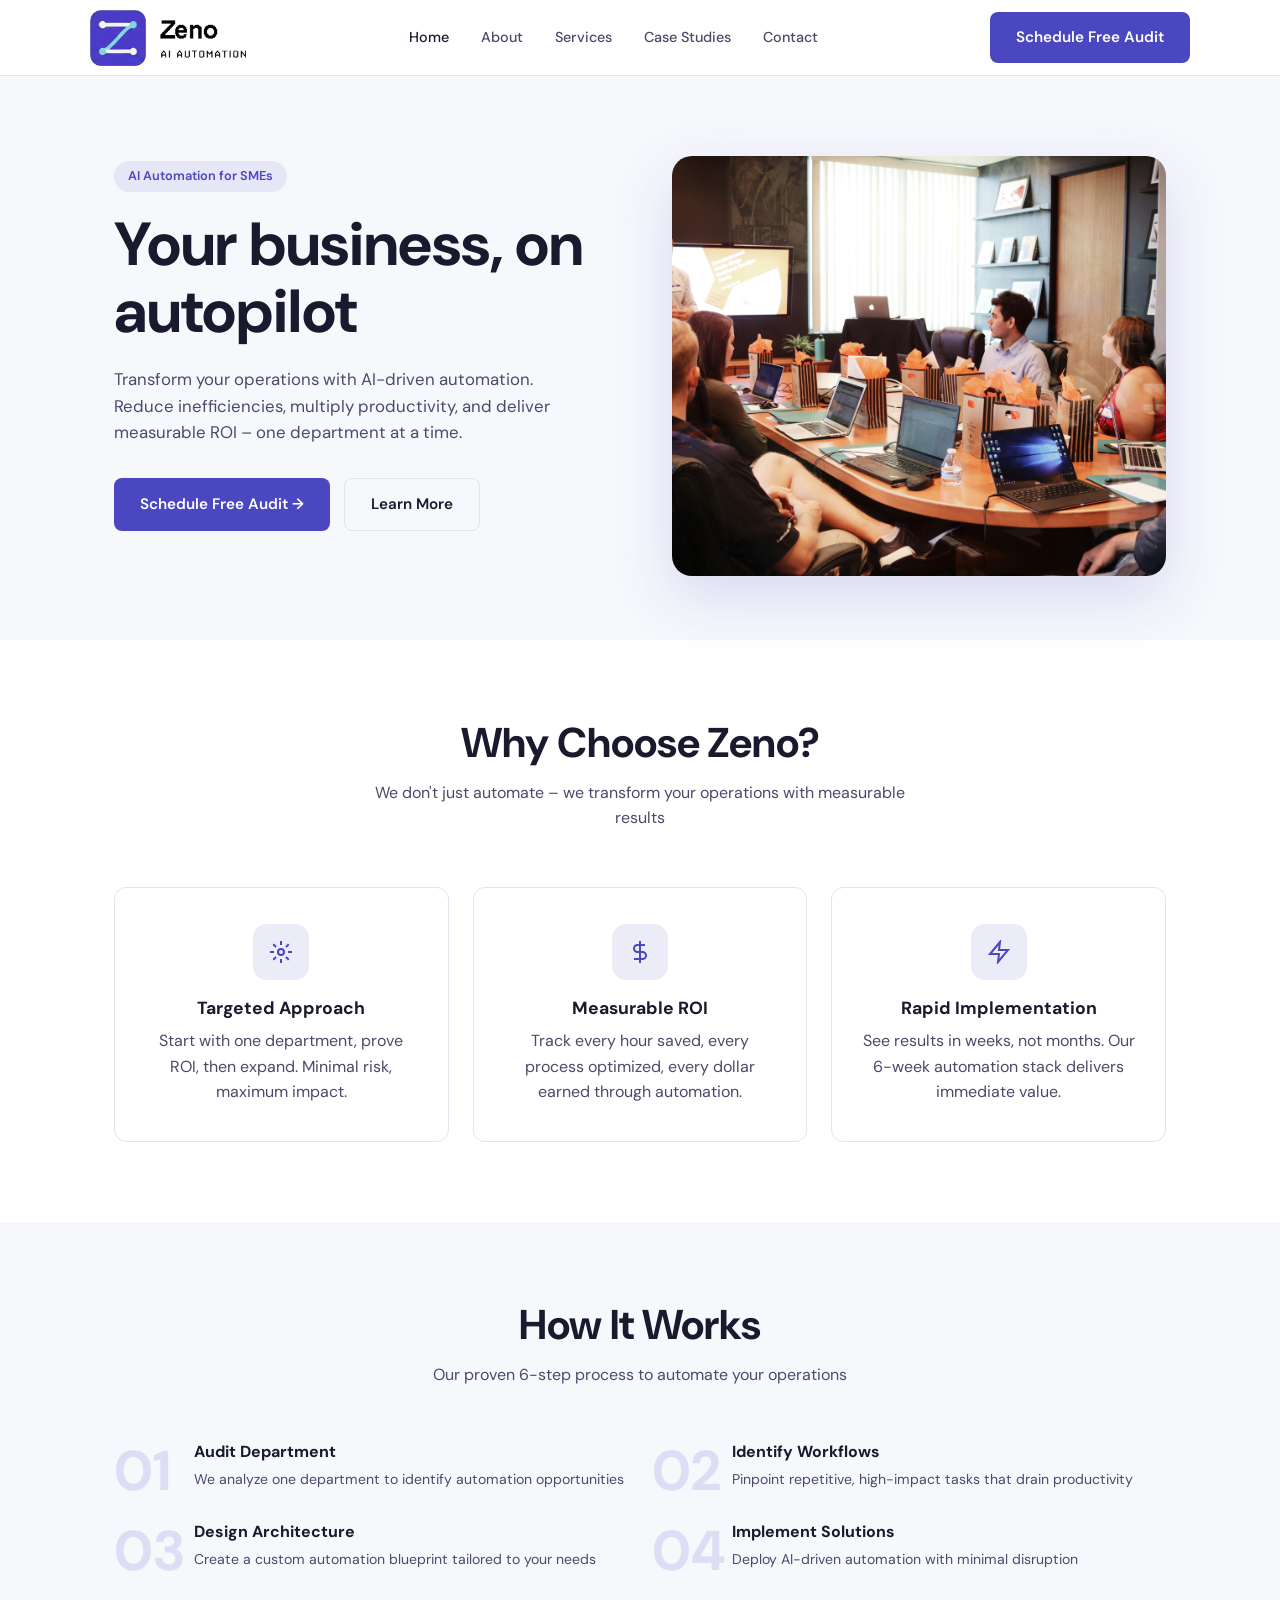
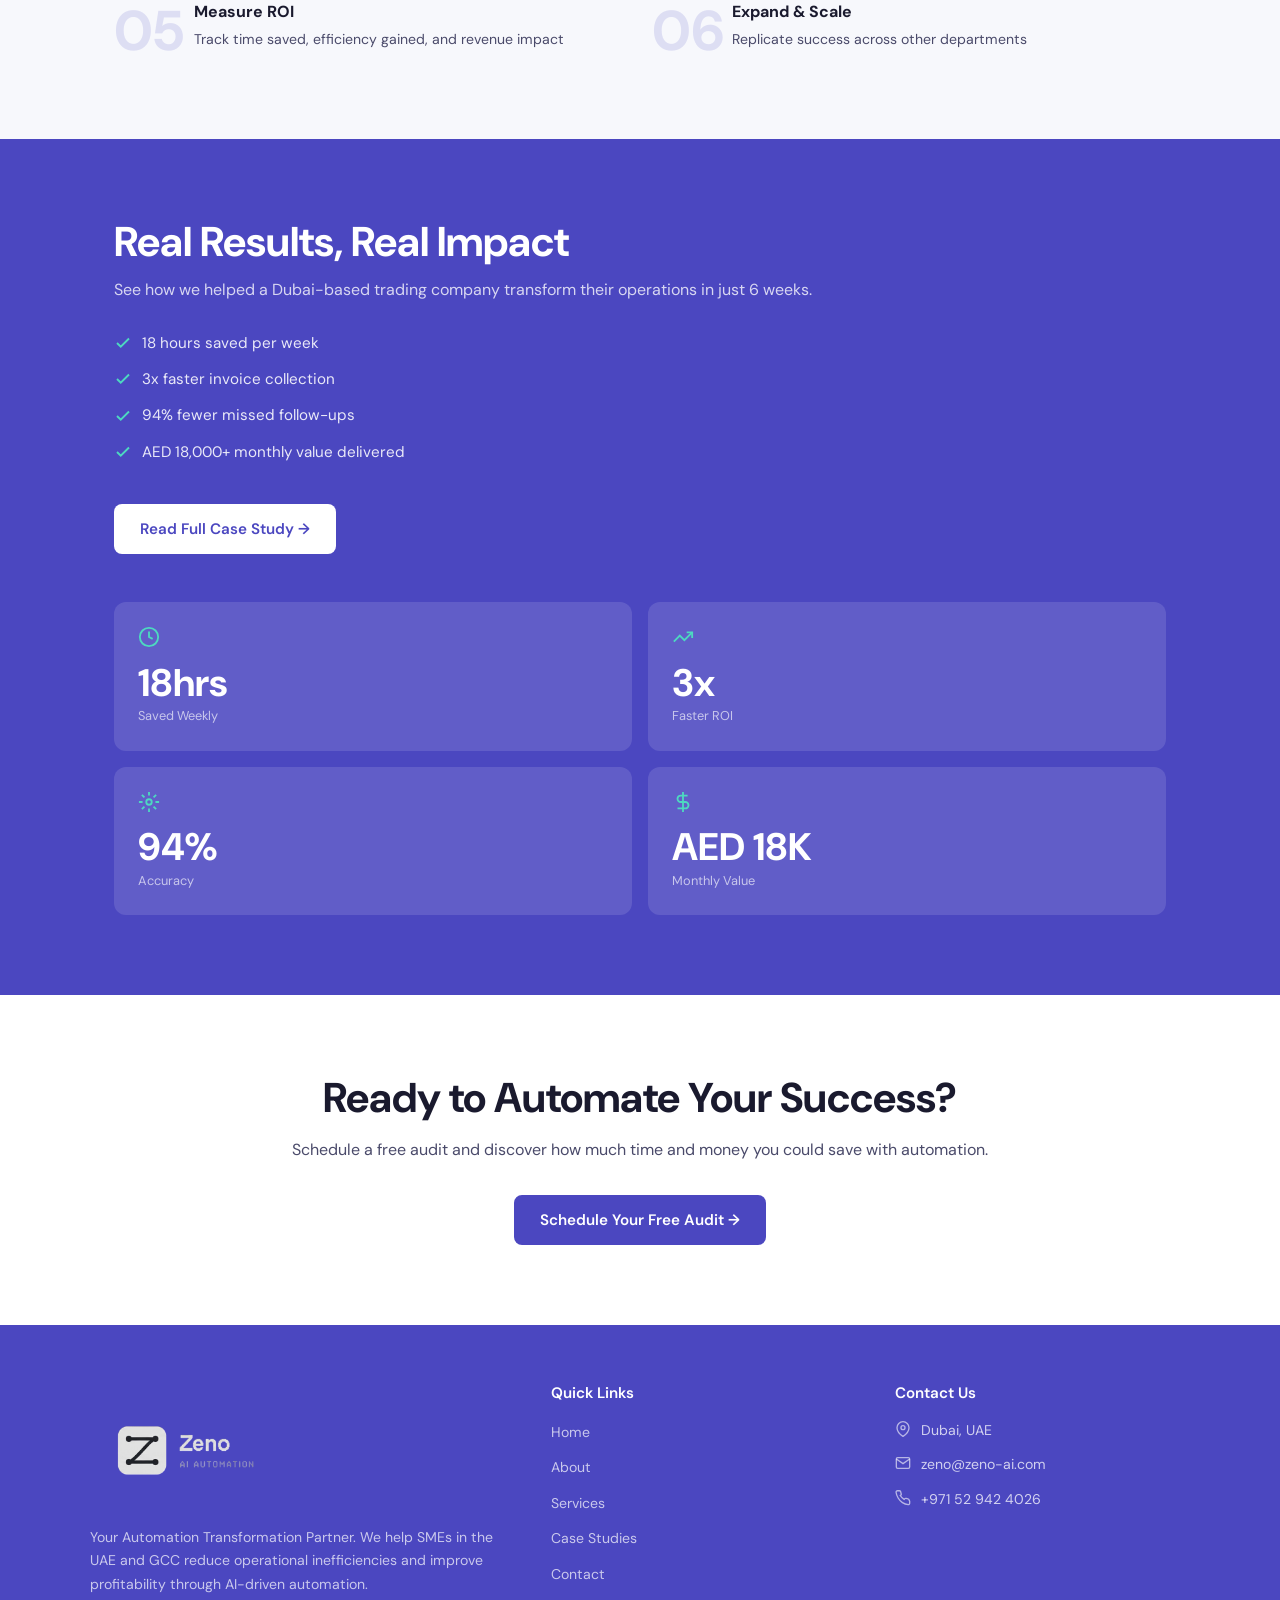
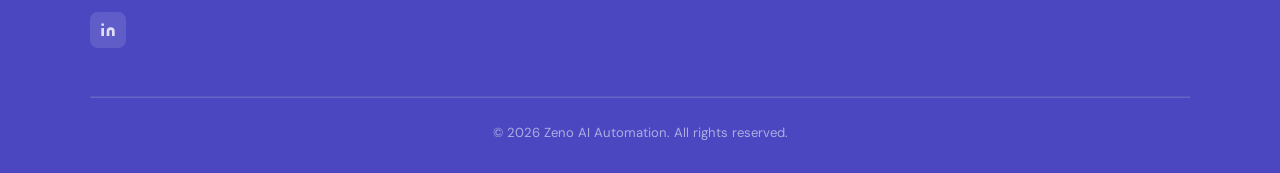
==== index.html @ a8609e35 "Update Zeno website" ====
<!DOCTYPE html>
<html lang="en">
<head>
  <meta charset="UTF-8" />
  <meta name="viewport" content="width=device-width, initial-scale=1.0" />
  <title>Zeno AI Automation – Your Business, on Autopilot</title>
  <meta name="description" content="Transform your operations with AI-driven automation. Reduce inefficiencies, multiply productivity, and deliver measurable ROI – one department at a time." />
  <link rel="stylesheet" href="styles.css" />
  <link rel="stylesheet" href="animations.css" />
  <style>
    /* ── HERO ── */
    .hero {
      padding: 80px 0 64px;
      background: var(--bg-light);
    }
    .hero-inner {
      max-width: var(--max-width); margin: 0 auto; padding: 0 24px;
      display: grid; grid-template-columns: 1fr 1fr; gap: 64px; align-items: center;
    }
    .hero-badge {
      display: inline-block; background: rgba(75,71,192,0.1); color: var(--brand-purple);
      padding: 5px 14px; border-radius: 20px; font-size: 0.8rem; font-weight: 600;
      margin-bottom: 20px;
    }
    .hero-title { font-size: clamp(2.4rem, 5vw, 3.8rem); line-height: 1.1; margin-bottom: 20px; }
    .hero-sub { font-size: 1.05rem; color: var(--text-mid); margin-bottom: 32px; max-width: 480px; }
    .hero-actions { display: flex; gap: 14px; flex-wrap: wrap; margin-bottom: 40px; }
    .hero-image { border-radius: var(--radius-lg); overflow: hidden; box-shadow: 0 20px 60px rgba(75,71,192,0.18); }
    .hero-image img { width: 100%; height: 420px; object-fit: cover; display: block; }

    /* ── WHY CHOOSE ── */
    .why-card { text-align: center; padding: 36px 28px; }
    .why-icon { width: 56px; height: 56px; border-radius: 14px; background: rgba(75,71,192,0.1); display: flex; align-items: center; justify-content: center; margin: 0 auto 18px; color: var(--brand-purple); }
    .why-card h3 { margin-bottom: 10px; font-size: 1.1rem; }

    /* ── HOW IT WORKS ── */
    .how-grid { display: grid; grid-template-columns: 1fr 1fr; gap: 24px; }
    .how-item { display: flex; gap: 28px; align-items: flex-start; }
    .how-num { font-size: 3.5rem; font-weight: 700; color: rgba(75,71,192,0.15); line-height: 1; width: 52px; flex-shrink: 0; }
    .how-item h4 { font-size: 1rem; margin-bottom: 6px; }
    .how-item p { font-size: 0.88rem; }

    /* ── RESULTS SECTION ── */
    .results-section { background: var(--brand-purple); padding: 80px 0; }
    .results-top { margin-bottom: 48px; }
    .results-checklist li { display: flex; align-items: center; gap: 10px; color: rgba(255,255,255,0.88); margin-bottom: 12px; font-size: 0.95rem; }
    .results-checklist svg { color: var(--brand-cyan); flex-shrink: 0; }
    .results-grid { display: grid; grid-template-columns: 1fr 1fr; gap: 16px; margin-top: 36px; }
    .result-card { background: rgba(255,255,255,0.12); border-radius: var(--radius); padding: 24px; }
    .result-card .big-num { font-size: 2.4rem; font-weight: 700; color: #fff; line-height: 1; }
    .result-card .lbl { font-size: 0.8rem; color: rgba(255,255,255,0.65); margin-top: 4px; }
    .result-card svg { color: var(--brand-cyan); margin-bottom: 8px; }
    .read-case-btn { margin-top: 28px; }

    /* ── CTA BOTTOM ── */
    .cta-bottom { text-align: center; padding: 80px 0; }
    .cta-bottom h2 { margin-bottom: 14px; }
    .cta-bottom p { margin-bottom: 32px; color: var(--text-mid); }

    @media (max-width: 768px) {
      .hero-inner { grid-template-columns: 1fr; }
      .hero-image { display: none; }
      .how-grid { grid-template-columns: 1fr; }
      .results-grid { grid-template-columns: 1fr 1fr; }
    }
  </style>
</head>
<body>

<!-- NAVBAR -->
<nav class="navbar">
  <div class="navbar-inner">
    <a href="index.html" class="navbar-logo">
      <img src="assets/logo.png" alt="Zeno AI Automation" />
    </a>
    <div class="hamburger" id="hamburger">
      <span></span><span></span><span></span>
    </div>
    <div class="navbar-links" id="nav-links">
      <a href="index.html" class="active">Home</a>
      <a href="about.html">About</a>
      <a href="services.html">Services</a>
      <a href="case-studies.html">Case Studies</a>
      <a href="contact.html" >Contact</a>
    </div>
    <div class="navbar-cta">
      <a href="contact.html" class="btn-primary">Schedule Free Audit</a>
    </div>
  </div>
</nav>

<!-- HERO -->
<section class="hero">
  <div class="hero-inner">
    <div class="hero-content reveal">
      <span class="hero-badge">AI Automation for SMEs</span>
      <h1 class="hero-title">Your business, on autopilot</h1>
      <p class="hero-sub">Transform your operations with AI-driven automation. Reduce inefficiencies, multiply productivity, and deliver measurable ROI – one department at a time.</p>
      <div class="hero-actions">
        <a href="contact.html" class="btn-primary">Schedule Free Audit →</a>
        <a href="about.html" class="btn-outline">Learn More</a>
      </div>
    </div>
    <div class="hero-image reveal">
      <img src="assets/hero-photo.jpg" alt="Business professionals discussing automation strategy" />
    </div>
  </div>
</section>

<!-- WHY CHOOSE ZENO -->
<section style="background:#fff;">
  <div class="container">
    <div class="section-header reveal">
      <h2>Why Choose Zeno?</h2>
      <p>We don't just automate – we transform your operations with measurable results</p>
    </div>
    <div class="grid-3">
      <div class="card why-card reveal">
        <div class="why-icon">
          <svg width="24" height="24" fill="none" stroke="currentColor" stroke-width="2" viewBox="0 0 24 24"><circle cx="12" cy="12" r="3"/><path d="M12 1v4M12 19v4M4.22 4.22l2.83 2.83M16.95 16.95l2.83 2.83M1 12h4M19 12h4M4.22 19.78l2.83-2.83M16.95 7.05l2.83-2.83"/></svg>
        </div>
        <h3>Targeted Approach</h3>
        <p>Start with one department, prove ROI, then expand. Minimal risk, maximum impact.</p>
      </div>
      <div class="card why-card reveal">
        <div class="why-icon">
          <svg width="24" height="24" fill="none" stroke="currentColor" stroke-width="2" viewBox="0 0 24 24"><line x1="12" y1="1" x2="12" y2="23"/><path d="M17 5H9.5a3.5 3.5 0 0 0 0 7h5a3.5 3.5 0 0 1 0 7H6"/></svg>
        </div>
        <h3>Measurable ROI</h3>
        <p>Track every hour saved, every process optimized, every dollar earned through automation.</p>
      </div>
      <div class="card why-card reveal">
        <div class="why-icon">
          <svg width="24" height="24" fill="none" stroke="currentColor" stroke-width="2" viewBox="0 0 24 24"><polygon points="13 2 3 14 12 14 11 22 21 10 12 10 13 2"/></svg>
        </div>
        <h3>Rapid Implementation</h3>
        <p>See results in weeks, not months. Our 6-week automation stack delivers immediate value.</p>
      </div>
    </div>
  </div>
</section>

<!-- HOW IT WORKS -->
<section style="background:var(--bg-light);">
  <div class="container">
    <div class="section-header reveal">
      <h2>How It Works</h2>
      <p>Our proven 6-step process to automate your operations</p>
    </div>
    <div class="how-grid">
      <div class="how-item reveal">
        <div class="how-num">01</div>
        <div>
          <h4>Audit Department</h4>
          <p>We analyze one department to identify automation opportunities</p>
        </div>
      </div>
      <div class="how-item reveal">
        <div class="how-num">02</div>
        <div>
          <h4>Identify Workflows</h4>
          <p>Pinpoint repetitive, high-impact tasks that drain productivity</p>
        </div>
      </div>
      <div class="how-item reveal">
        <div class="how-num">03</div>
        <div>
          <h4>Design Architecture</h4>
          <p>Create a custom automation blueprint tailored to your needs</p>
        </div>
      </div>
      <div class="how-item reveal">
        <div class="how-num">04</div>
        <div>
          <h4>Implement Solutions</h4>
          <p>Deploy AI-driven automation with minimal disruption</p>
        </div>
      </div>
      <div class="how-item reveal">
        <div class="how-num">05</div>
        <div>
          <h4>Measure ROI</h4>
          <p>Track time saved, efficiency gained, and revenue impact</p>
        </div>
      </div>
      <div class="how-item reveal">
        <div class="how-num">06</div>
        <div>
          <h4>Expand &amp; Scale</h4>
          <p>Replicate success across other departments</p>
        </div>
      </div>
    </div>
  </div>
</section>

<!-- REAL RESULTS -->
<section class="results-section">
  <div class="container">
    <div class="results-top reveal">
      <h2 style="color:#fff; margin-bottom:10px;">Real Results, Real Impact</h2>
      <p style="color:rgba(255,255,255,0.78); margin-bottom:28px;">See how we helped a Dubai-based trading company transform their operations in just 6 weeks.</p>
      <ul class="results-checklist">
        <li>
          <svg width="18" height="18" fill="none" stroke="currentColor" stroke-width="2.5" viewBox="0 0 24 24"><polyline points="20 6 9 17 4 12"/></svg>
          18 hours saved per week
        </li>
        <li>
          <svg width="18" height="18" fill="none" stroke="currentColor" stroke-width="2.5" viewBox="0 0 24 24"><polyline points="20 6 9 17 4 12"/></svg>
          3x faster invoice collection
        </li>
        <li>
          <svg width="18" height="18" fill="none" stroke="currentColor" stroke-width="2.5" viewBox="0 0 24 24"><polyline points="20 6 9 17 4 12"/></svg>
          94% fewer missed follow-ups
        </li>
        <li>
          <svg width="18" height="18" fill="none" stroke="currentColor" stroke-width="2.5" viewBox="0 0 24 24"><polyline points="20 6 9 17 4 12"/></svg>
          AED 18,000+ monthly value delivered
        </li>
      </ul>
      <a href="case-studies.html" class="btn-white read-case-btn">Read Full Case Study →</a>
    </div>
    <div class="results-grid">
      <div class="result-card reveal">
        <svg width="22" height="22" fill="none" stroke="currentColor" stroke-width="2" viewBox="0 0 24 24"><circle cx="12" cy="12" r="10"/><polyline points="12 6 12 12 16 14"/></svg>
        <div class="big-num">18hrs</div>
        <div class="lbl">Saved Weekly</div>
      </div>
      <div class="result-card reveal">
        <svg width="22" height="22" fill="none" stroke="currentColor" stroke-width="2" viewBox="0 0 24 24"><polyline points="22 7 13.5 15.5 8.5 10.5 2 17"/><polyline points="16 7 22 7 22 13"/></svg>
        <div class="big-num">3x</div>
        <div class="lbl">Faster ROI</div>
      </div>
      <div class="result-card reveal">
        <svg width="22" height="22" fill="none" stroke="currentColor" stroke-width="2" viewBox="0 0 24 24"><circle cx="12" cy="12" r="3"/><path d="M12 1v4M12 19v4M4.22 4.22l2.83 2.83M16.95 16.95l2.83 2.83M1 12h4M19 12h4M4.22 19.78l2.83-2.83M16.95 7.05l2.83-2.83"/></svg>
        <div class="big-num">94%</div>
        <div class="lbl">Accuracy</div>
      </div>
      <div class="result-card reveal">
        <svg width="22" height="22" fill="none" stroke="currentColor" stroke-width="2" viewBox="0 0 24 24"><line x1="12" y1="1" x2="12" y2="23"/><path d="M17 5H9.5a3.5 3.5 0 0 0 0 7h5a3.5 3.5 0 0 1 0 7H6"/></svg>
        <div class="big-num">AED 18K</div>
        <div class="lbl">Monthly Value</div>
      </div>
    </div>
  </div>
</section>

<!-- BOTTOM CTA -->
<section class="cta-bottom">
  <div class="container reveal">
    <h2>Ready to Automate Your Success?</h2>
    <p>Schedule a free audit and discover how much time and money you could save with automation.</p>
    <a href="contact.html" class="btn-primary">Schedule Your Free Audit →</a>
  </div>
</section>

<!-- FOOTER -->
<footer>
  <div class="footer-inner">
    <div class="footer-grid">
      <div class="footer-brand">
        <img class="footer-logo" src="assets/Zeno Logo monochrom removebg V2.png" alt="Zeno AI Automation" />
        <p>Your Automation Transformation Partner. We help SMEs in the UAE and GCC reduce operational inefficiencies and improve profitability through AI-driven automation.</p>
        <a href="https://linkedin.com" class="social-link" target="_blank" rel="noopener">
          <svg width="16" height="16" fill="currentColor" viewBox="0 0 24 24"><path d="M16 8a6 6 0 0 1 6 6v7h-4v-7a2 2 0 0 0-2-2 2 2 0 0 0-2 2v7h-4v-7a6 6 0 0 1 6-6z"/><rect x="2" y="9" width="4" height="12"/><circle cx="4" cy="4" r="2"/></svg>
        </a>
      </div>
      <div class="footer-col">
        <h4>Quick Links</h4>
        <ul>
          <li><a href="index.html">Home</a></li>
          <li><a href="about.html">About</a></li>
          <li><a href="services.html">Services</a></li>
          <li><a href="case-studies.html">Case Studies</a></li>
          <li><a href="contact.html">Contact</a></li>
        </ul>
      </div>
      <div class="footer-col">
        <h4>Contact Us</h4>
        <div class="footer-contact-item">
          <svg fill="none" stroke="currentColor" stroke-width="2" viewBox="0 0 24 24"><path d="M21 10c0 7-9 13-9 13s-9-6-9-13a9 9 0 0 1 18 0z"/><circle cx="12" cy="10" r="3"/></svg>
          <span>Dubai, UAE</span>
        </div>
        <div class="footer-contact-item">
          <svg fill="none" stroke="currentColor" stroke-width="2" viewBox="0 0 24 24"><path d="M4 4h16c1.1 0 2 .9 2 2v12c0 1.1-.9 2-2 2H4c-1.1 0-2-.9-2-2V6c0-1.1.9-2 2-2z"/><polyline points="22,6 12,13 2,6"/></svg>
          <span>zeno@zeno-ai.com</span>
        </div>
        <div class="footer-contact-item">
          <svg fill="none" stroke="currentColor" stroke-width="2" viewBox="0 0 24 24"><path d="M22 16.92v3a2 2 0 0 1-2.18 2 19.79 19.79 0 0 1-8.63-3.07A19.5 19.5 0 0 1 4.69 12a19.79 19.79 0 0 1-3.07-8.67A2 2 0 0 1 3.6 1.18h3a2 2 0 0 1 2 1.72c.127.96.361 1.903.7 2.81a2 2 0 0 1-.45 2.11L7.91 8.29a16 16 0 0 0 5.8 5.8l.91-.91a2 2 0 0 1 2.11-.45c.907.339 1.85.573 2.81.7a2 2 0 0 1 1.72 2.03z"/></svg>
          <span>+971 52 942 4026</span>
        </div>
      </div>
    </div>
    <hr class="footer-divider" />
    <div class="footer-bottom">© 2026 Zeno AI Automation. All rights reserved.</div>
  </div>
</footer>

<script src="main.js"></script>
</body>
</html>
---- styles.css ----
@import url('https://fonts.googleapis.com/css2?family=DM+Sans:ital,opsz,wght@0,9..40,300;0,9..40,400;0,9..40,500;0,9..40,600;0,9..40,700;1,9..40,400&display=swap');

:root {
  --brand-purple: #4B47C0;
  --brand-purple-dark: #3B38A0;
  --brand-cyan: #4DD9C0;
  --bg-white: #fff;
  --bg-light: #F7F8FC;
  --text-dark: #1A1A2E;
  --text-mid: #4A4A6A;
  --text-light: #8888AA;
  --border: #E4E4F0;
  --radius: 12px;
  --radius-lg: 20px;
  --shadow: 0 4px 24px rgba(75,71,192,0.10);
  --shadow-card: 0 2px 12px rgba(75,71,192,0.08);
  --transition: 0.22s cubic-bezier(.4,0,.2,1);
  --max-width: 1100px;
}

*, *::before, *::after { box-sizing: border-box; margin: 0; padding: 0; }
html { scroll-behavior: smooth; }
body {
  font-family: 'DM Sans', sans-serif;
  color: var(--text-dark);
  background: var(--bg-white);
  line-height: 1.6;
  font-size: 16px;
}
h1, h2, h3, h4, h5 { font-weight: 700; line-height: 1.15; }
h1 { font-size: clamp(2.2rem, 5vw, 3.6rem); }
h2 { font-size: clamp(1.7rem, 3.5vw, 2.6rem); }
h3 { font-size: clamp(1.1rem, 2vw, 1.4rem); }
p { color: var(--text-mid); }
a { color: inherit; text-decoration: none; }

.container { max-width: var(--max-width); margin: 0 auto; padding: 0 24px; }
section { padding: 80px 0; }
.grid-2 { display: grid; grid-template-columns: 1fr 1fr; gap: 24px; }
.grid-3 { display: grid; grid-template-columns: repeat(3, 1fr); gap: 24px; }
.grid-4 { display: grid; grid-template-columns: repeat(4, 1fr); gap: 20px; }

.btn-primary,
.btn-outline,
.btn-white {
  display: inline-flex;
  align-items: center;
  justify-content: center;
  gap: 8px;
  padding: 13px 26px;
  border-radius: 8px;
  font-family: inherit;
  font-weight: 600;
  font-size: 0.95rem;
  border: none;
  cursor: pointer;
  transition: background var(--transition), color var(--transition), border-color var(--transition), transform var(--transition), box-shadow var(--transition);
}
.btn-primary { background: var(--brand-purple); color: #fff; }
.btn-primary:hover { background: var(--brand-purple-dark); transform: translateY(-1px); box-shadow: 0 6px 20px rgba(75,71,192,0.28); }
.btn-outline { background: transparent; color: var(--text-dark); border: 1.5px solid var(--border); }
.btn-outline:hover { border-color: var(--brand-purple); color: var(--brand-purple); }
.btn-white { background: #fff; color: var(--brand-purple); }
.btn-white:hover { box-shadow: 0 4px 16px rgba(255,255,255,0.3); }

.navbar {
  position: sticky;
  top: 0;
  z-index: 100;
  height: 76px;
  padding: 0 24px;
  background: rgba(255,255,255,0.95);
  backdrop-filter: blur(12px);
  border-bottom: 1px solid var(--border);
  display: flex;
  align-items: center;
}
.navbar-inner {
  max-width: var(--max-width);
  width: 100%;
  margin: 0 auto;
  display: flex;
  align-items: center;
  justify-content: space-between;
}
.navbar-logo { display: flex; align-items: center; }
.navbar-logo img { height: 56px; width: auto; display: block; }
.navbar-links { display: flex; align-items: center; gap: 32px; }
.navbar-links a { font-size: 0.9rem; font-weight: 500; color: var(--text-mid); transition: color var(--transition); }
.navbar-links a:hover, .navbar-links a.active { color: var(--text-dark); }
.navbar-links a.nav-cta { color: var(--brand-purple); text-decoration: underline; }
.navbar-cta { margin-left: 8px; }
.hamburger { display: none; flex-direction: column; gap: 5px; cursor: pointer; padding: 4px; }
.hamburger span { width: 22px; height: 2px; background: var(--text-dark); border-radius: 2px; }

.card {
  background: #fff;
  border: 1px solid var(--border);
  border-radius: var(--radius);
  padding: 28px;
  transition: box-shadow var(--transition), transform var(--transition);
}
.card:hover { box-shadow: var(--shadow); transform: translateY(-2px); }
.badge {
  display: inline-block;
  background: rgba(75,71,192,0.1);
  color: var(--brand-purple);
  padding: 4px 14px;
  border-radius: 20px;
  font-size: 0.8rem;
  font-weight: 600;
  margin-bottom: 16px;
}
.stat-pill {
  display: flex;
  align-items: center;
  gap: 10px;
  background: #fff;
  border: 1px solid var(--border);
  border-radius: 10px;
  padding: 12px 20px;
}
.stat-number { font-size: 1.6rem; font-weight: 700; color: var(--text-dark); line-height: 1; }
.stat-label { font-size: 0.8rem; color: var(--text-light); }
.icon-circle {
  width: 48px;
  height: 48px;
  border-radius: 50%;
  background: rgba(75,71,192,0.1);
  display: flex;
  align-items: center;
  justify-content: center;
  color: var(--brand-purple);
  flex-shrink: 0;
}

.section-header { text-align: center; margin-bottom: 56px; }
.section-header h2 { margin-bottom: 12px; }
.section-header p { max-width: 560px; margin: 0 auto; color: var(--text-mid); }
.section-purple { background: var(--brand-purple); color: #fff; }
.section-purple h2, .section-purple h3 { color: #fff; }
.section-purple p { color: rgba(255,255,255,0.82); }
.cta-section { text-align: center; padding: 80px 0; }
.cta-section h2 { margin-bottom: 12px; }
.cta-section p { margin-bottom: 32px; }
.divider { height: 1px; background: var(--border); border: none; }
.checklist { list-style: none; }
.checklist li { display: flex; gap: 10px; margin-bottom: 10px; font-size: 0.92rem; color: var(--text-mid); }
.check-icon { color: var(--brand-cyan); flex-shrink: 0; margin-top: 2px; }

.process-step {
  display: flex;
  gap: 20px;
  align-items: flex-start;
  margin-bottom: 24px;
  padding: 24px;
  background: #fff;
  border: 1px solid var(--border);
  border-radius: var(--radius);
}
.step-num {
  width: 40px;
  height: 40px;
  border-radius: 50%;
  background: var(--brand-purple);
  color: #fff;
  display: flex;
  align-items: center;
  justify-content: center;
  font-weight: 700;
  font-size: 0.9rem;
  flex-shrink: 0;
}
.step-content h4 { font-size: 1rem; margin-bottom: 4px; }
.step-content p { font-size: 0.88rem; }

footer {
  background: var(--brand-purple);
  color: rgba(255,255,255,0.85);
  padding: 60px 24px 30px;
}
.footer-inner { max-width: var(--max-width); margin: 0 auto; }
.footer-grid { display: grid; grid-template-columns: 1.4fr 1fr 1fr; gap: 48px; margin-bottom: 48px; }
.footer-logo { display: block; width: 190px; max-width: 100%; height: auto; margin-bottom: 12px; }
.footer-brand p { font-size: 0.88rem; line-height: 1.65; color: rgba(255,255,255,0.7); }
.footer-col h4 { color: #fff; font-size: 0.95rem; font-weight: 600; margin-bottom: 16px; }
.footer-col ul { list-style: none; }
.footer-col ul li { margin-bottom: 10px; }
.footer-col ul li a { color: rgba(255,255,255,0.7); font-size: 0.88rem; transition: color var(--transition); }
.footer-col ul li a:hover { color: #fff; }
.footer-contact-item { display: flex; align-items: flex-start; gap: 10px; margin-bottom: 12px; }
.footer-contact-item svg { width: 16px; height: 16px; flex-shrink: 0; margin-top: 2px; color: rgba(255,255,255,0.6); }
.footer-contact-item span { font-size: 0.88rem; color: rgba(255,255,255,0.75); }
.footer-divider { border-color: rgba(255,255,255,0.15); margin-bottom: 24px; }
.footer-bottom { text-align: center; font-size: 0.82rem; color: rgba(255,255,255,0.55); }
.social-link {
  display: inline-flex;
  align-items: center;
  justify-content: center;
  width: 36px;
  height: 36px;
  border-radius: 8px;
  background: rgba(255,255,255,0.12);
  color: rgba(255,255,255,0.8);
  margin-top: 16px;
  transition: background var(--transition);
}
.social-link:hover { background: rgba(255,255,255,0.22); }

@media (max-width: 900px) {
  .grid-3 { grid-template-columns: 1fr 1fr; }
  .grid-4 { grid-template-columns: 1fr 1fr; }
  .footer-grid { grid-template-columns: 1fr 1fr; }
}
@media (max-width: 640px) {
  section { padding: 56px 0; }
  .grid-2, .grid-3, .grid-4 { grid-template-columns: 1fr; }
  .footer-grid { grid-template-columns: 1fr; gap: 32px; }
  .navbar-links, .navbar-cta { display: none; }
  .hamburger { display: flex; }
  .navbar-links.open {
    display: flex;
    flex-direction: column;
    align-items: flex-start;
    position: absolute;
    top: 76px;
    left: 0;
    right: 0;
    background: #fff;
    border-bottom: 1px solid var(--border);
    padding: 20px 24px;
    gap: 18px;
  }
  .navbar-cta.open { display: block; padding: 0 24px 20px; }
}
---- animations.css ----
/* ========== SCROLL REVEAL ANIMATIONS ========== */

.reveal {
  opacity: 0;
  transform: translateY(22px);
  transition: opacity 0.55s cubic-bezier(.4,0,.2,1), transform 0.55s cubic-bezier(.4,0,.2,1);
}

.reveal.visible {
  opacity: 1;
  transform: none;
}

/* Stagger siblings */
.reveal:nth-child(2) { transition-delay: 0.07s; }
.reveal:nth-child(3) { transition-delay: 0.14s; }
.reveal:nth-child(4) { transition-delay: 0.21s; }
.reveal:nth-child(5) { transition-delay: 0.28s; }
.reveal:nth-child(6) { transition-delay: 0.35s; }
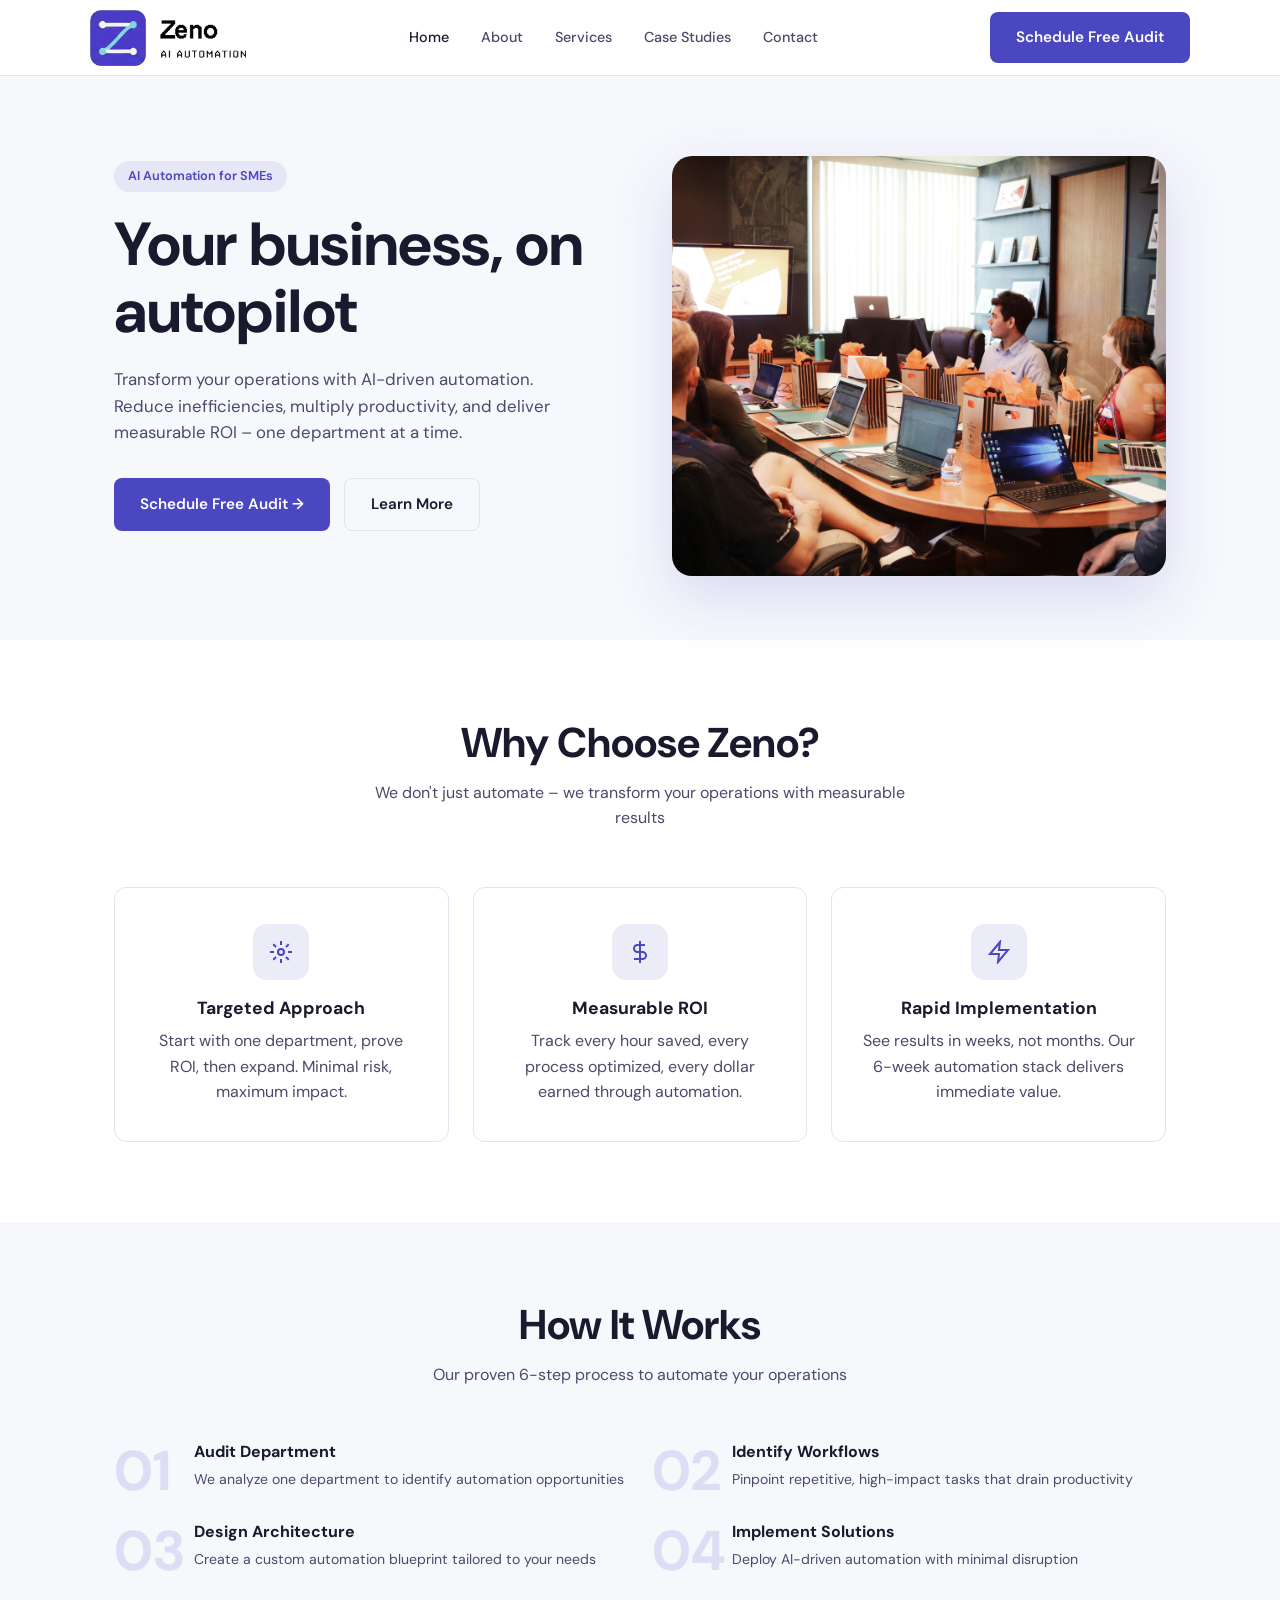
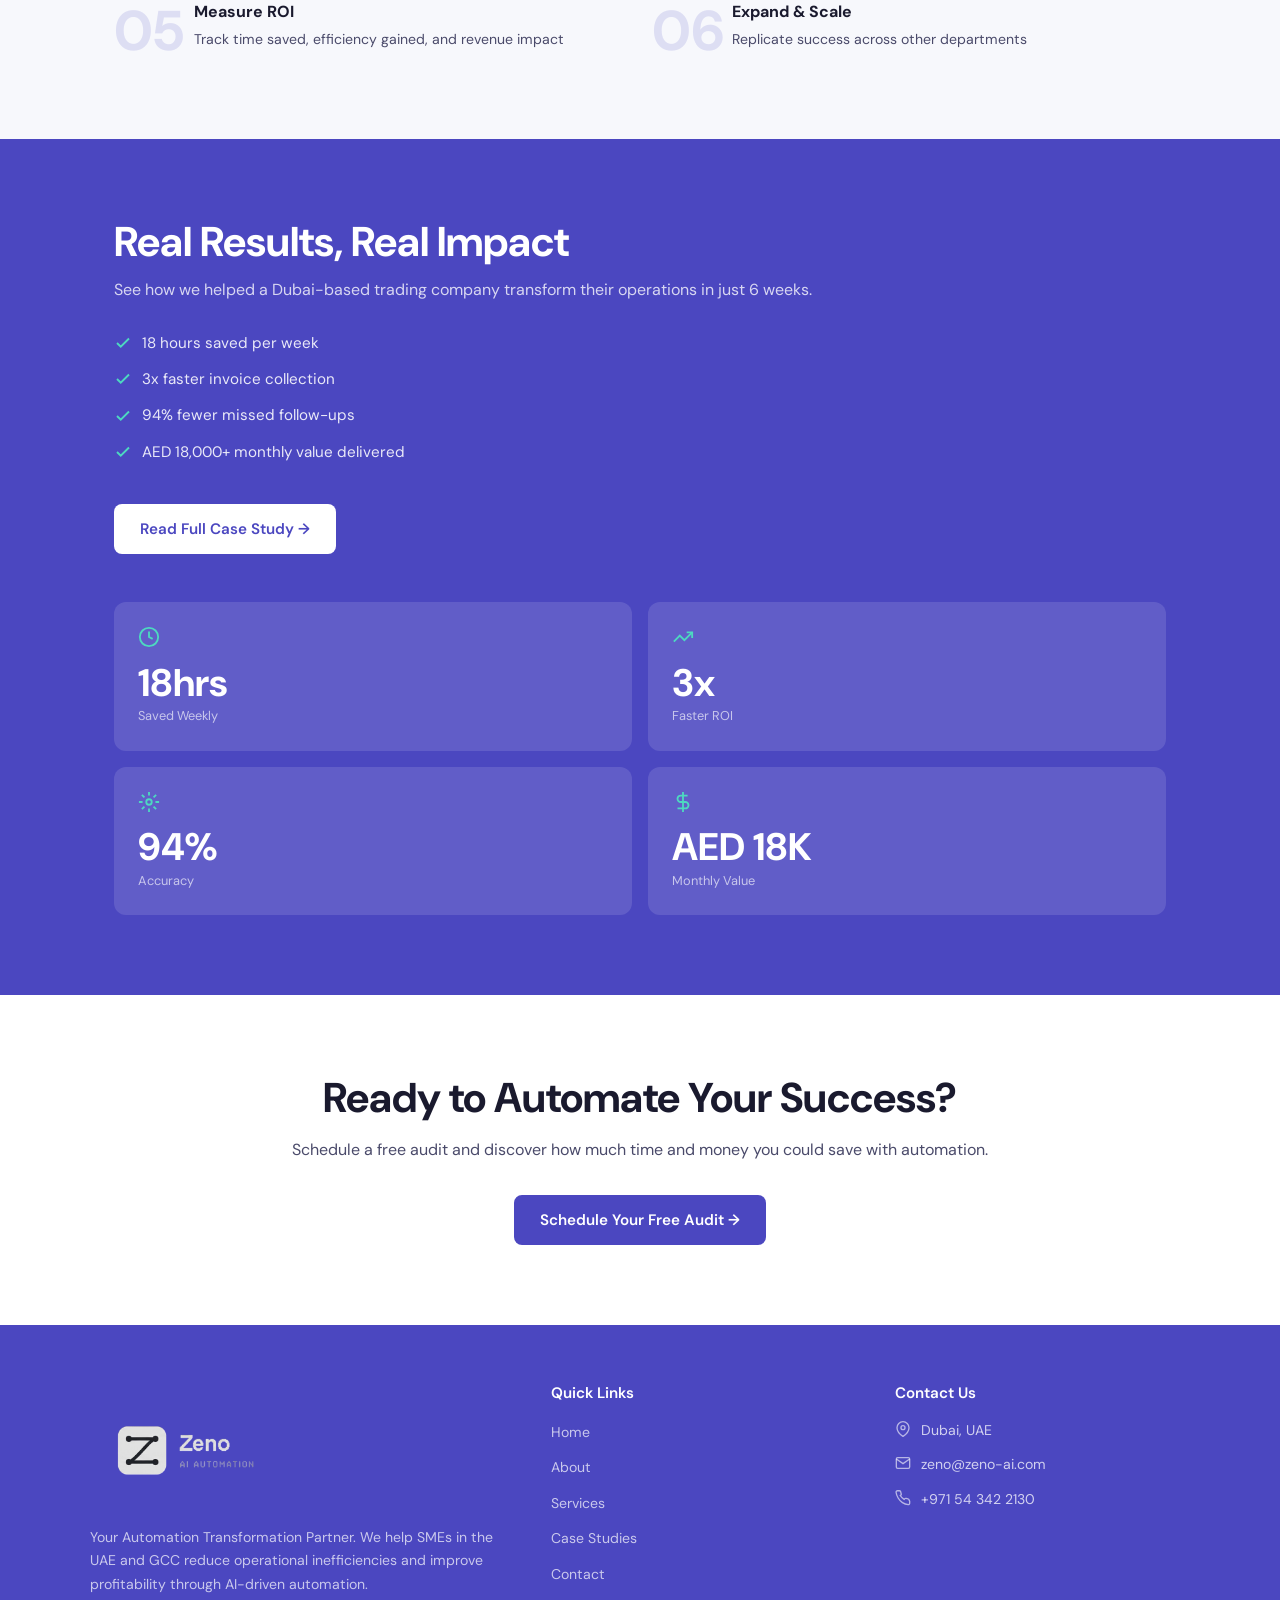
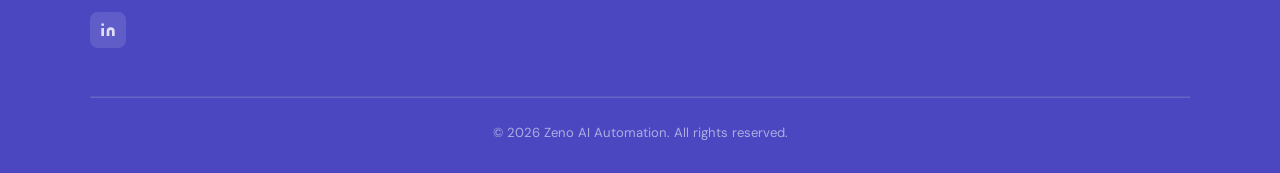
==== commit 9a37c20f: "Update website" ====
--- a/index.html
+++ b/index.html
@@ -287,7 +287,7 @@
         </div>
         <div class="footer-contact-item">
           <svg fill="none" stroke="currentColor" stroke-width="2" viewBox="0 0 24 24"><path d="M22 16.92v3a2 2 0 0 1-2.18 2 19.79 19.79 0 0 1-8.63-3.07A19.5 19.5 0 0 1 4.69 12a19.79 19.79 0 0 1-3.07-8.67A2 2 0 0 1 3.6 1.18h3a2 2 0 0 1 2 1.72c.127.96.361 1.903.7 2.81a2 2 0 0 1-.45 2.11L7.91 8.29a16 16 0 0 0 5.8 5.8l.91-.91a2 2 0 0 1 2.11-.45c.907.339 1.85.573 2.81.7a2 2 0 0 1 1.72 2.03z"/></svg>
-          <span>+971 52 942 4026</span>
+          <span>+971 54 342 2130</span>
         </div>
       </div>
     </div>
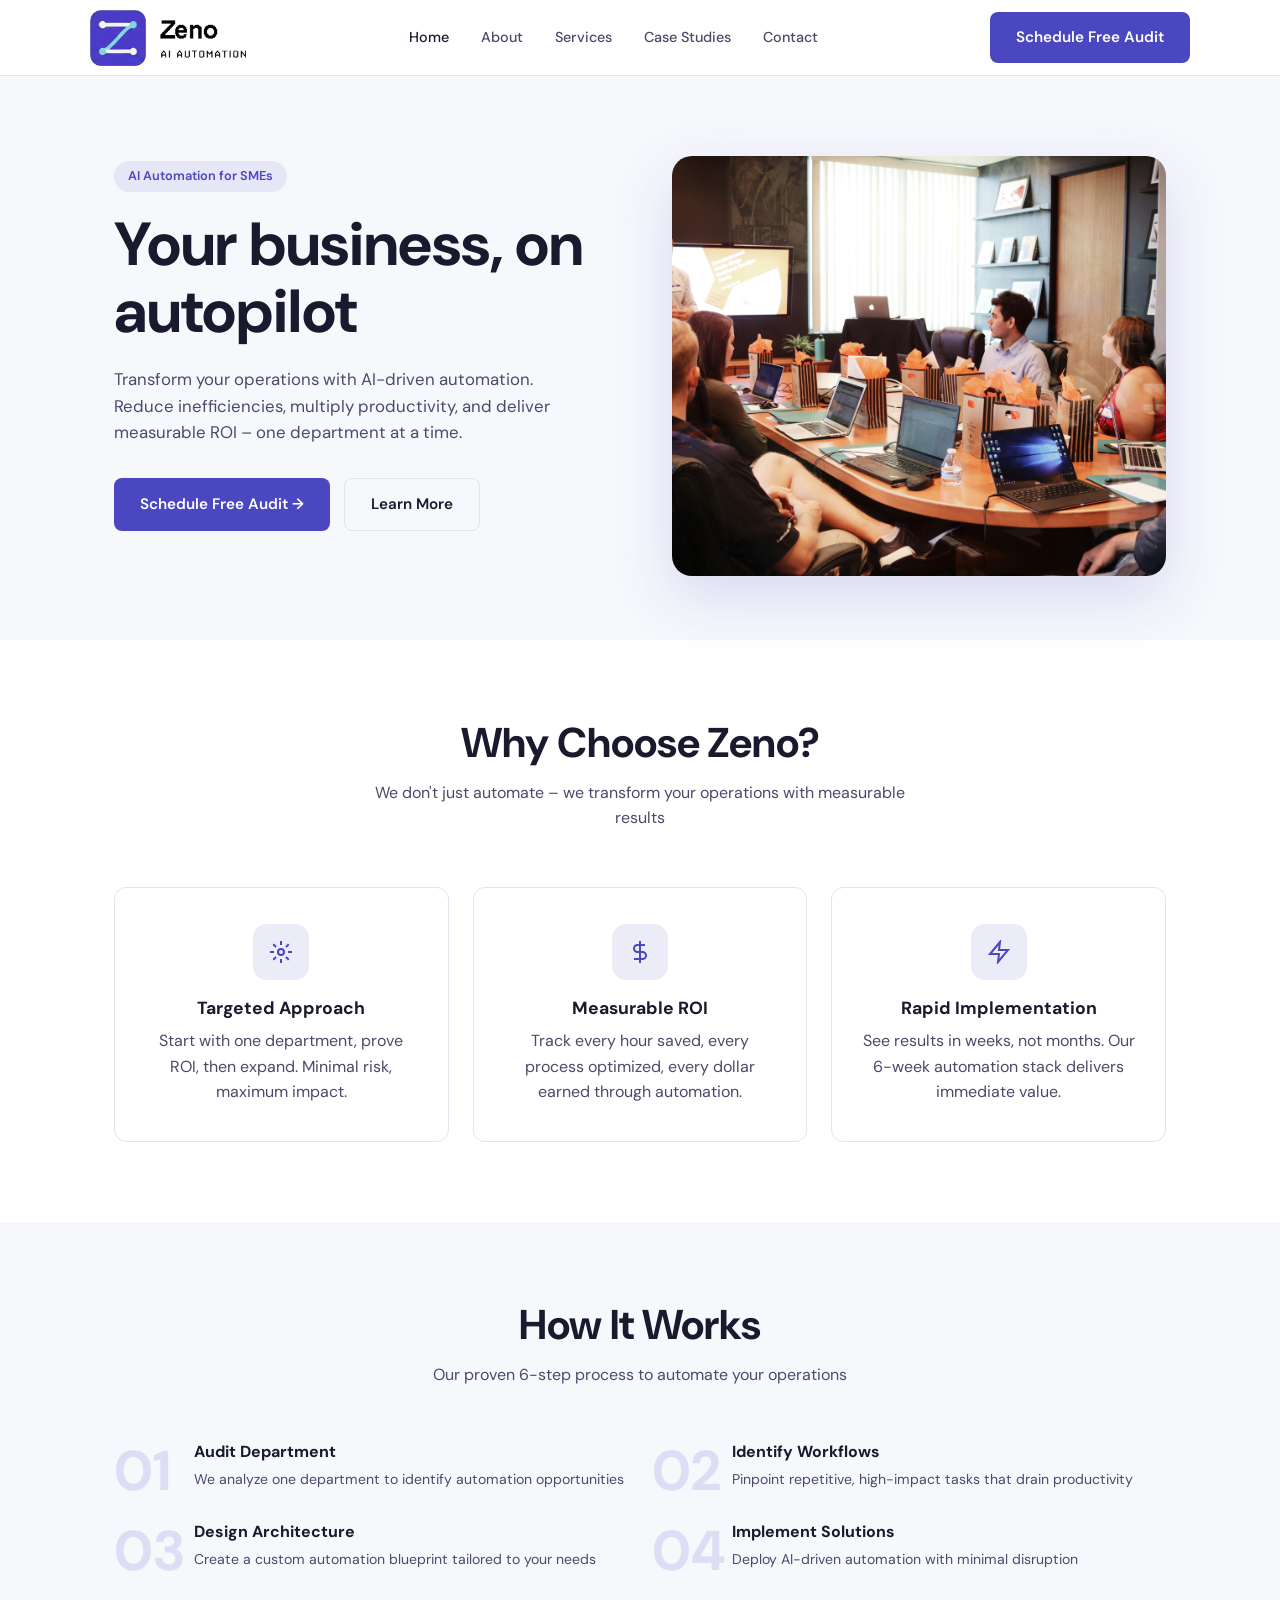
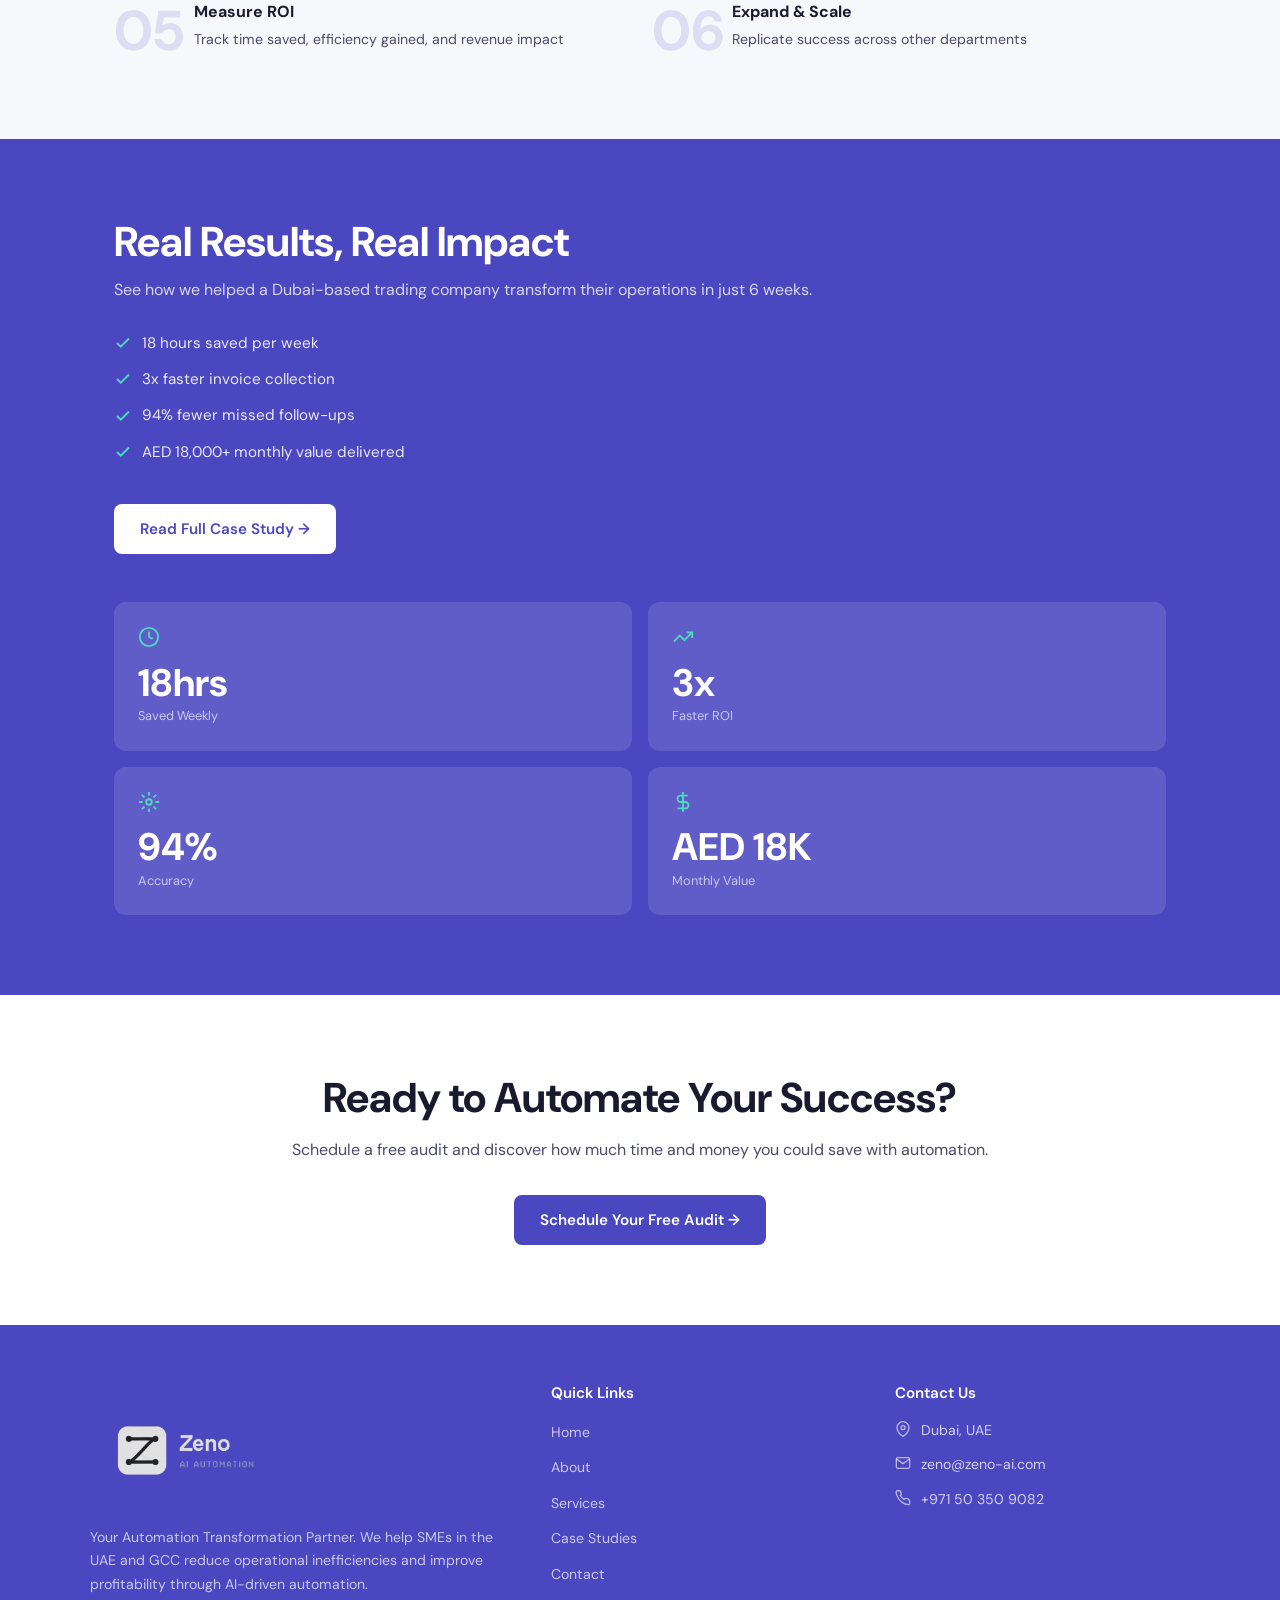
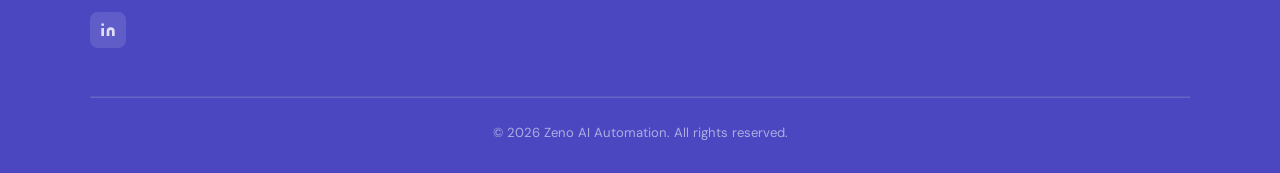
==== commit 56226799: "Update contact phone number in footer" ====
--- a/index.html
+++ b/index.html
@@ -261,7 +261,7 @@
       <div class="footer-brand">
         <img class="footer-logo" src="assets/Zeno Logo monochrom removebg V2.png" alt="Zeno AI Automation" />
         <p>Your Automation Transformation Partner. We help SMEs in the UAE and GCC reduce operational inefficiencies and improve profitability through AI-driven automation.</p>
-        <a href="https://linkedin.com" class="social-link" target="_blank" rel="noopener">
+        <a href="https://www.linkedin.com/company/zeno-ai-automation/?lipi=urn%3Ali%3Apage%3Ad_flagship3_search_srp_companies%3BD8mQ1wXdQDKZ%2Byo0S02Z6A%3D%3D" class="social-link" target="_blank" rel="noopener">
           <svg width="16" height="16" fill="currentColor" viewBox="0 0 24 24"><path d="M16 8a6 6 0 0 1 6 6v7h-4v-7a2 2 0 0 0-2-2 2 2 0 0 0-2 2v7h-4v-7a6 6 0 0 1 6-6z"/><rect x="2" y="9" width="4" height="12"/><circle cx="4" cy="4" r="2"/></svg>
         </a>
       </div>
@@ -287,7 +287,7 @@
         </div>
         <div class="footer-contact-item">
           <svg fill="none" stroke="currentColor" stroke-width="2" viewBox="0 0 24 24"><path d="M22 16.92v3a2 2 0 0 1-2.18 2 19.79 19.79 0 0 1-8.63-3.07A19.5 19.5 0 0 1 4.69 12a19.79 19.79 0 0 1-3.07-8.67A2 2 0 0 1 3.6 1.18h3a2 2 0 0 1 2 1.72c.127.96.361 1.903.7 2.81a2 2 0 0 1-.45 2.11L7.91 8.29a16 16 0 0 0 5.8 5.8l.91-.91a2 2 0 0 1 2.11-.45c.907.339 1.85.573 2.81.7a2 2 0 0 1 1.72 2.03z"/></svg>
-          <span>+971 54 342 2130</span>
+          <span>+971 50 350 9082</span>
         </div>
       </div>
     </div>
